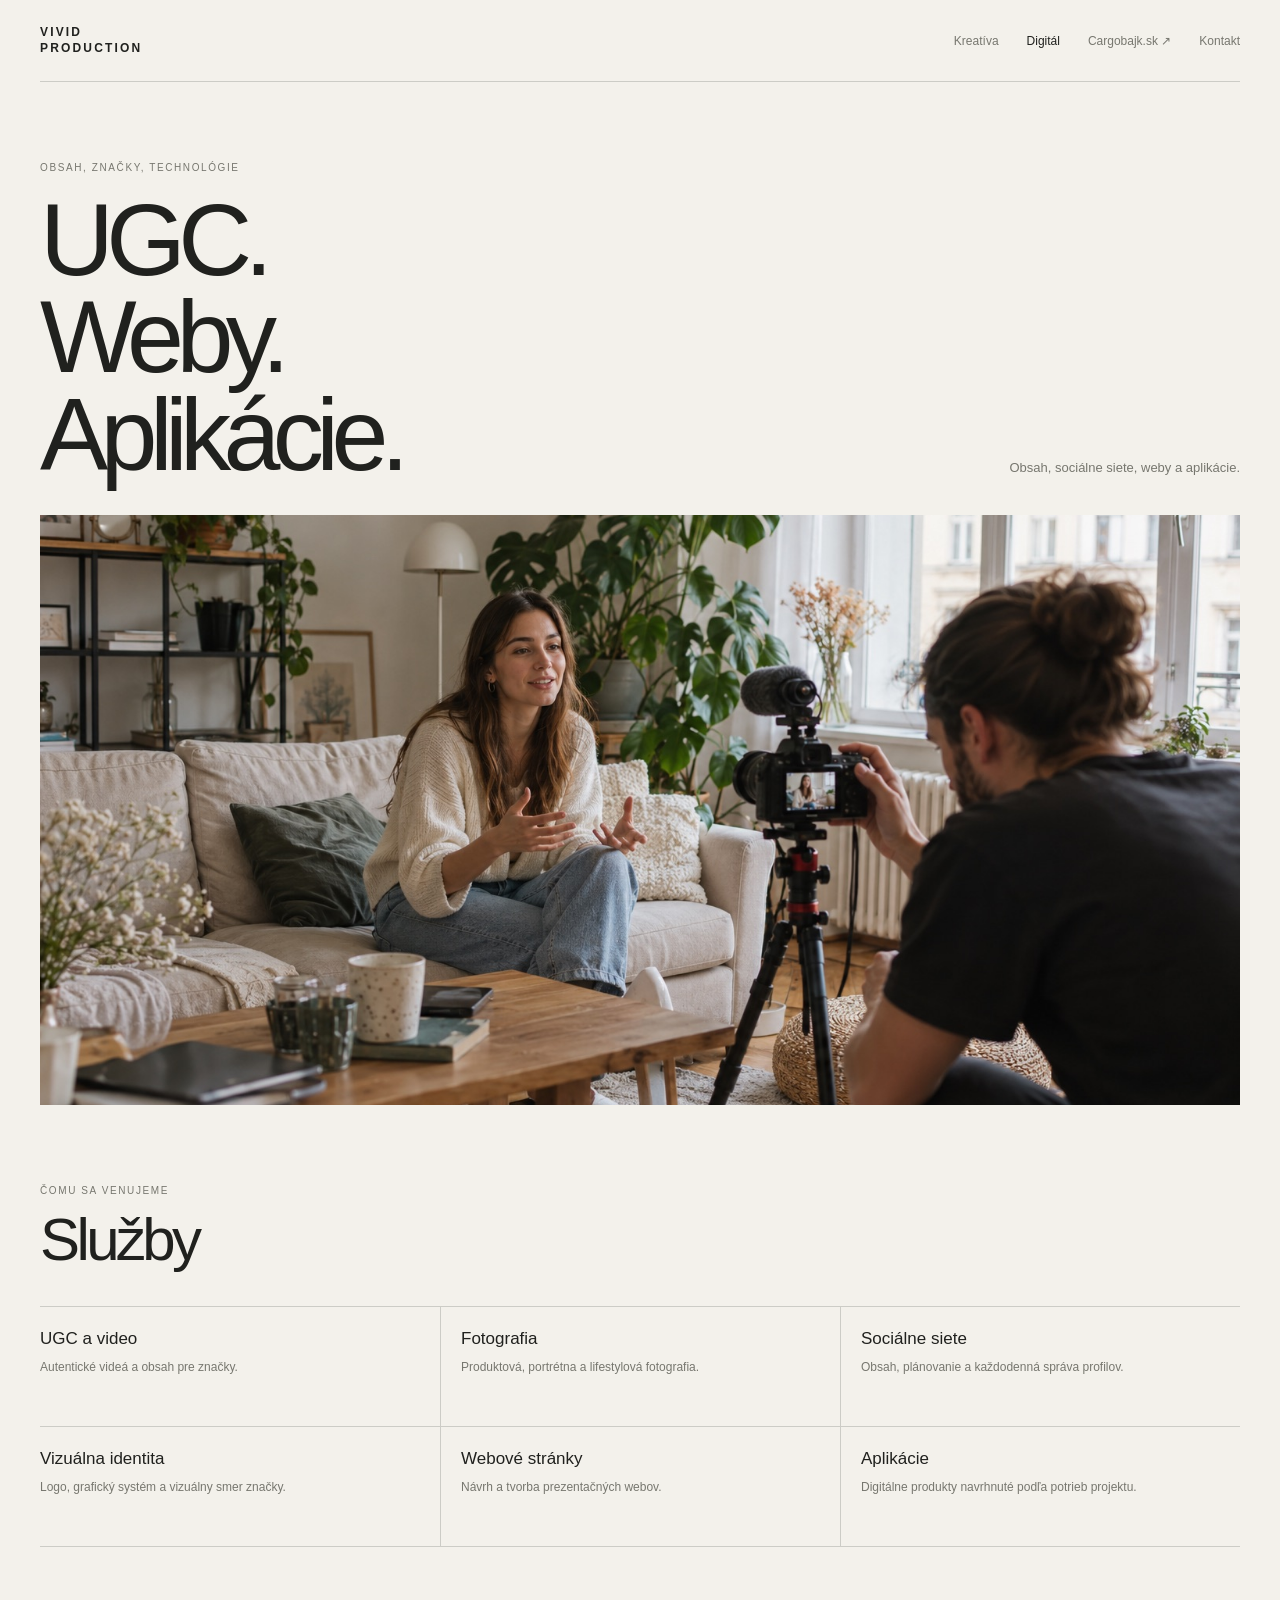
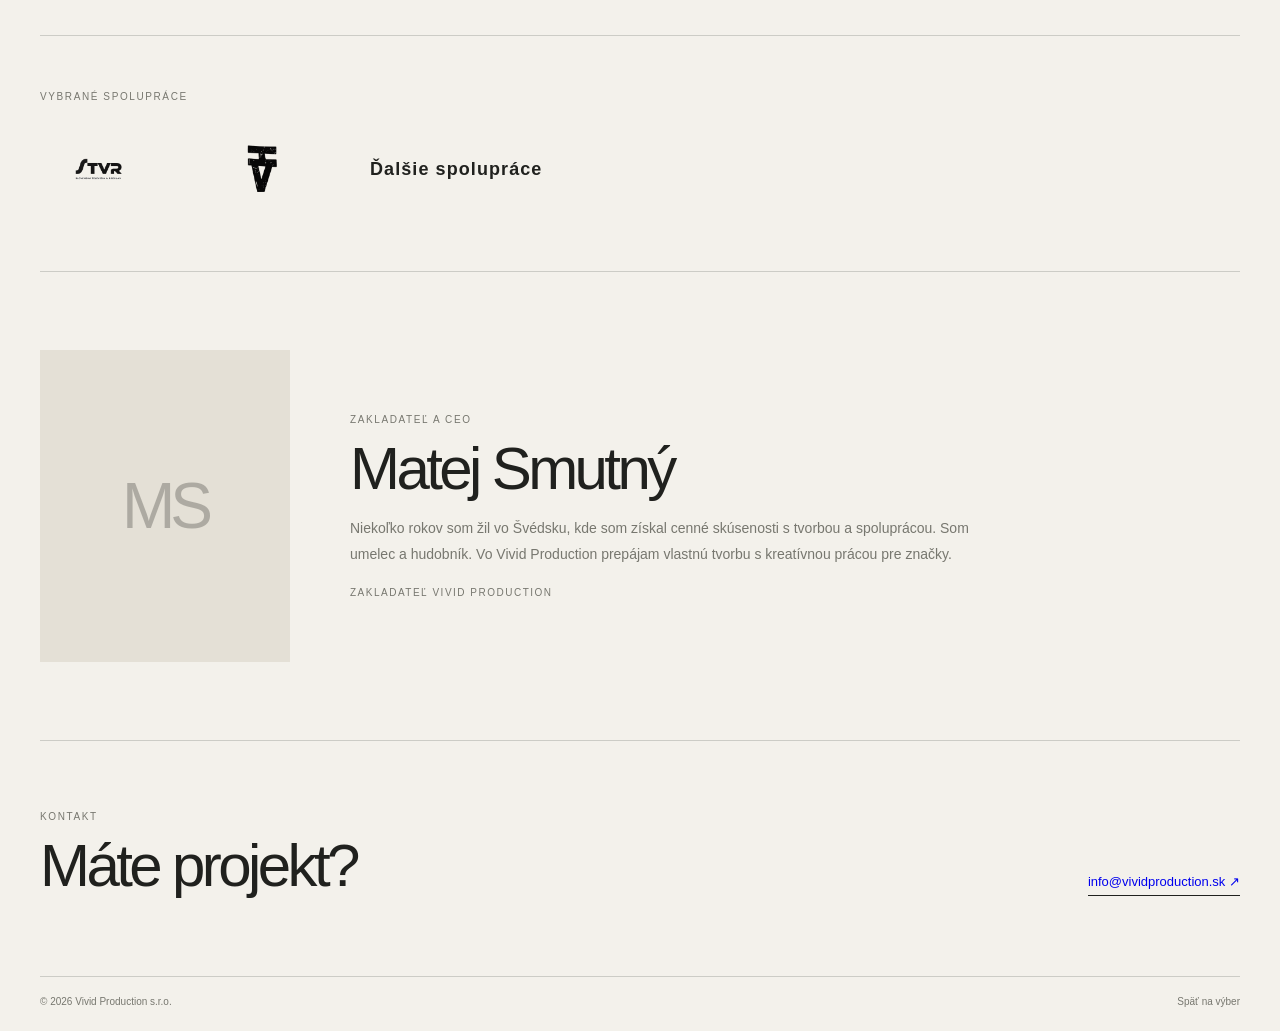
==== digital.html @ 77de28ff "Add Cargobajk to Vivid Production website" ====
<!doctype html>
<html lang="sk">
<head>
<meta charset="utf-8"><meta name="viewport" content="width=device-width, initial-scale=1"><meta name="description" content="UGC, obsah, sociálne siete, weby a aplikácie od Vivid Production.">
<title>Digitál | Vivid Production</title>
<style>
:root{--paper:#f3f1eb;--ink:#20211e;--muted:#77776f;--line:rgba(32,33,30,.18)}*{box-sizing:border-box}html{scroll-behavior:smooth}body{margin:0;background:var(--paper);color:var(--ink);font-family:Arial,Helvetica,sans-serif}.wrap{width:min(1320px,100% - 80px);margin:auto}header{height:82px;border-bottom:1px solid var(--line);display:flex;align-items:center;justify-content:space-between}.brand{font-size:12px;line-height:1.3;letter-spacing:.18em;font-weight:700;text-decoration:none;color:inherit}.nav{display:flex;gap:28px;align-items:center}.nav a{font-size:12px;text-decoration:none;color:var(--muted)}.nav a:hover,.nav .active{color:var(--ink)}.hero{padding:80px 0 32px;display:grid;grid-template-columns:1fr auto;align-items:end;gap:35px}.eyebrow{font-size:10px;letter-spacing:.16em;text-transform:uppercase;color:var(--muted)}h1{font-size:clamp(48px,8vw,104px);line-height:.95;font-weight:400;letter-spacing:-.075em;margin:18px 0 0}.hero p{max-width:270px;font-size:13px;line-height:1.7;color:var(--muted);margin:0 0 4px}.hero-image{width:100%;height:min(54vw,590px);min-height:310px;object-fit:cover;display:block}.services{padding:80px 0 88px;border-bottom:1px solid var(--line)}.services h2,.founder h2,.contact h2{font-size:clamp(33px,5vw,60px);line-height:1;letter-spacing:-.06em;font-weight:400;margin:14px 0 36px}.service-list{display:grid;grid-template-columns:repeat(3,1fr);border-top:1px solid var(--line)}.service{padding:22px 20px 20px 0;border-bottom:1px solid var(--line);min-height:120px}.service:nth-child(3n+2),.service:nth-child(3n+3){padding-left:20px;border-left:1px solid var(--line)}.service h3{font-size:17px;font-weight:500;margin:0 0 9px}.service p{font-size:12px;line-height:1.65;color:var(--muted);margin:0;max-width:300px}.references{padding:55px 0 63px;border-bottom:1px solid var(--line)}.reference-row{display:flex;align-items:center;gap:70px;margin-top:30px}.reference-row img{object-fit:contain;max-width:210px;max-height:76px}.reference-name{font-size:18px;letter-spacing:.06em;font-weight:600}.founder{padding:78px 0;display:grid;grid-template-columns:250px 1fr;gap:60px;align-items:center;border-bottom:1px solid var(--line)}.portrait{aspect-ratio:4/5;background:#e4e0d6;display:grid;place-items:center;color:rgba(32,33,30,.28);font-size:64px;letter-spacing:-.08em}.founder h2{margin-bottom:17px}.founder p{font-size:14px;line-height:1.8;color:var(--muted);max-width:620px;margin:0}.role{font-size:10px;letter-spacing:.15em;text-transform:uppercase;color:var(--muted);margin-top:20px}.contact{padding:70px 0 80px;display:flex;justify-content:space-between;align-items:end;gap:25px}.contact h2{margin-bottom:0}.contact a{font-size:13px;text-decoration:none;border-bottom:1px solid var(--ink);padding-bottom:6px}footer{border-top:1px solid var(--line);padding:19px 0 24px;display:flex;justify-content:space-between;font-size:10px;color:var(--muted)}@media(max-width:700px){.wrap{width:calc(100% - 40px)}header{height:70px}.nav{gap:12px;flex-wrap:wrap;justify-content:flex-end}.nav a{white-space:nowrap}.nav a{font-size:10px}.hero{padding:57px 0 23px;grid-template-columns:1fr;gap:18px}.hero p{max-width:400px}.hero-image{height:65vw;min-height:250px}.services{padding:62px 0}.service-list{grid-template-columns:1fr 1fr}.service:nth-child(3n+2),.service:nth-child(3n+3){padding-left:0;border-left:0}.service:nth-child(even){padding-left:15px;border-left:1px solid var(--line)}.service{padding:18px 12px 18px 0;min-height:110px}.service h3{font-size:15px}.references{padding:45px 0}.reference-row{gap:28px;flex-wrap:wrap}.reference-row img{max-width:145px;max-height:56px}.founder{grid-template-columns:110px 1fr;gap:22px;padding:58px 0}.portrait{font-size:38px}.founder h2{font-size:37px}.founder p{font-size:12px}.contact{align-items:start;flex-direction:column;padding:58px 0}.contact h2{font-size:48px}footer{gap:10px;flex-direction:column}}
</style>
</head>
<body><div class="wrap">
<header><a class="brand" href="index.html">VIVID<br>PRODUCTION</a><nav class="nav"><a href="kreativa.html">Kreatíva</a><a class="active" href="digital.html">Digitál</a><a href="https://cargobajk.sk">Cargobajk.sk ↗</a><a href="#kontakt">Kontakt</a></nav></header>
<main><section class="hero"><div><div class="eyebrow">Obsah, značky, technológie</div><h1>UGC.<br>Weby.<br>Aplikácie.</h1></div><p>Obsah, sociálne siete, weby a aplikácie.</p></section>
<img class="hero-image" src="vivid-ugc.jpg" alt="Tvorba krátkeho videa v prirodzenom domácom prostredí">
<section class="services"><div class="eyebrow">Čomu sa venujeme</div><h2>Služby</h2><div class="service-list">
<article class="service"><h3>UGC a video</h3><p>Autentické videá a obsah pre značky.</p></article>
<article class="service"><h3>Fotografia</h3><p>Produktová, portrétna a lifestylová fotografia.</p></article>
<article class="service"><h3>Sociálne siete</h3><p>Obsah, plánovanie a každodenná správa profilov.</p></article>
<article class="service"><h3>Vizuálna identita</h3><p>Logo, grafický systém a vizuálny smer značky.</p></article>
<article class="service"><h3>Webové stránky</h3><p>Návrh a tvorba prezentačných webov.</p></article>
<article class="service"><h3>Aplikácie</h3><p>Digitálne produkty navrhnuté podľa potrieb projektu.</p></article>
</div></section>
<section class="references"><div class="eyebrow">Vybrané spolupráce</div><div class="reference-row"><img src="stvr.png" alt="STVR"><img src="vividhues.png" alt="Vivid Hues"><span class="reference-name">Ďalšie spolupráce</span></div></section>
<section class="founder"><div class="portrait" aria-label="Miesto pre portrét Mateja Smutného">MS</div><div><div class="eyebrow">Zakladateľ a CEO</div><h2>Matej Smutný</h2><p>Niekoľko rokov som žil vo Švédsku, kde som získal cenné skúsenosti s tvorbou a spoluprácou. Som umelec a hudobník. Vo Vivid Production prepájam vlastnú tvorbu s kreatívnou prácou pre značky.</p><div class="role">Zakladateľ Vivid Production</div></div></section>
<section class="contact" id="kontakt"><div><div class="eyebrow">Kontakt</div><h2>Máte projekt?</h2></div><a href="mailto:info@vividproduction.sk">info@vividproduction.sk ↗</a></section></main>
<footer><span>© 2026 Vivid Production s.r.o.</span><a href="index.html" style="color:inherit;text-decoration:none">Späť na výber</a></footer>
</div></body></html>
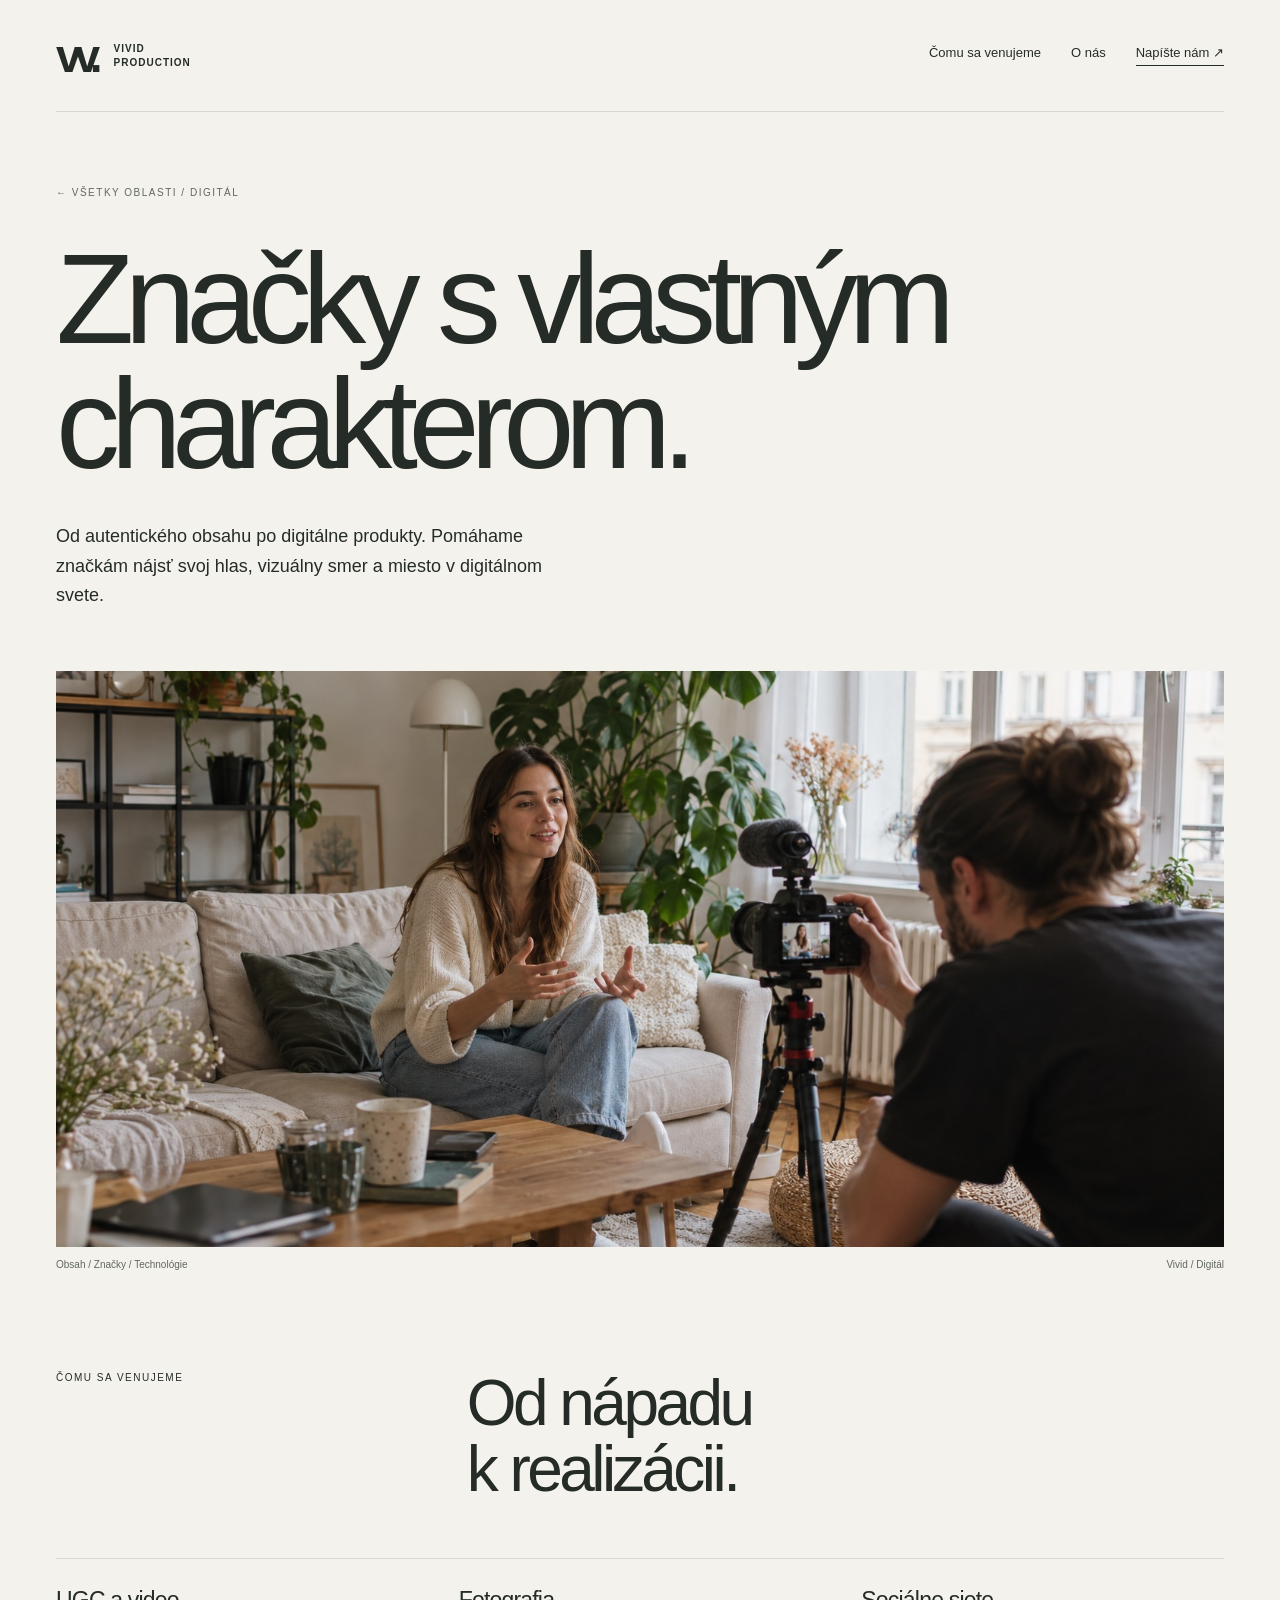
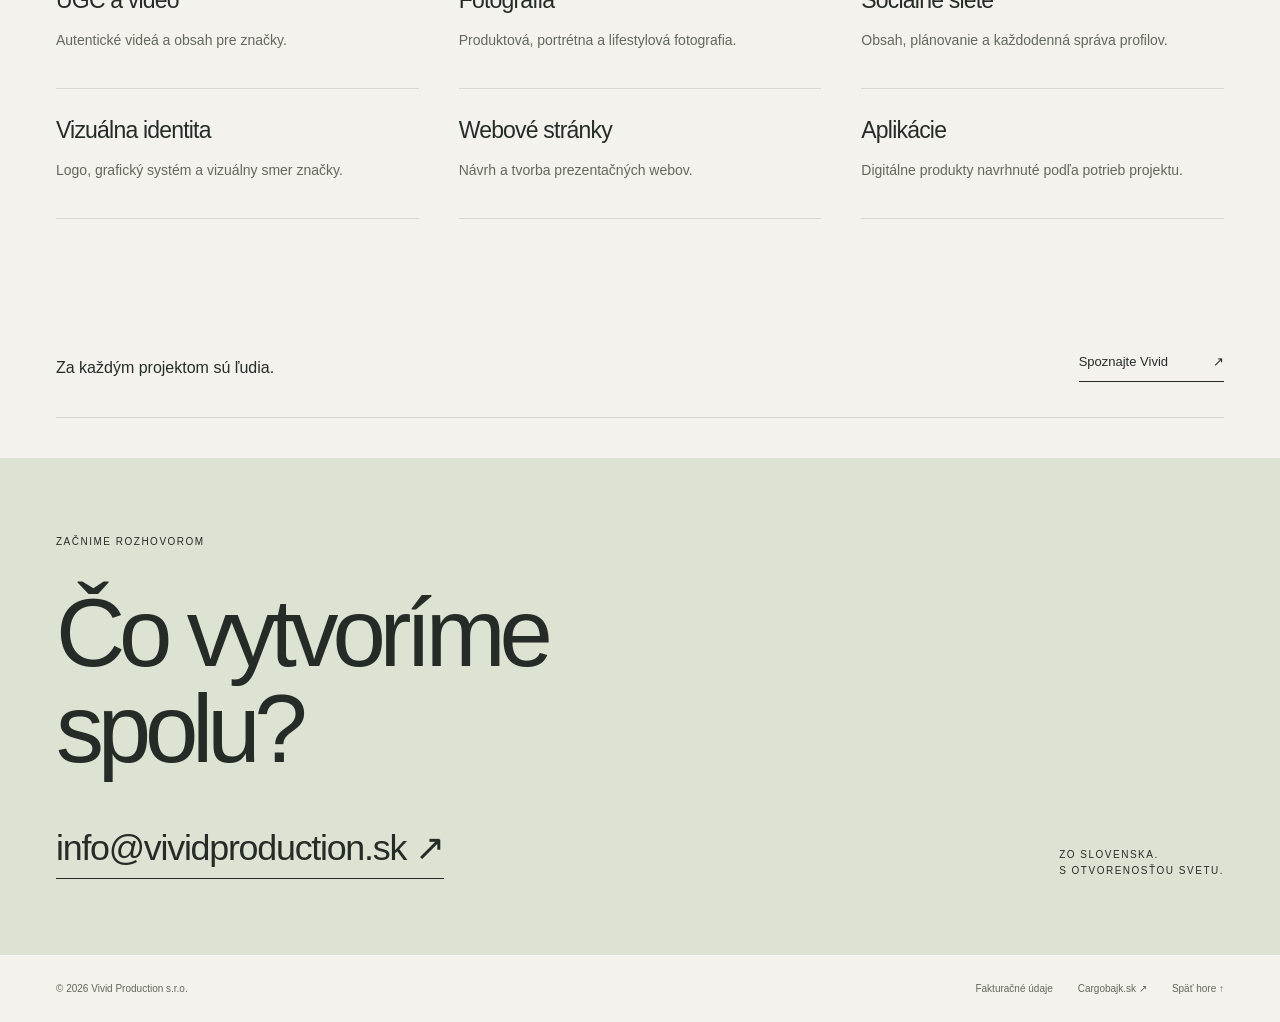
==== commit bd3a355b: "Redesign Vivid with Scandinavian visual identity and founder portrait" ====
--- a/digital.html
+++ b/digital.html
@@ -1,26 +1,2 @@
 <!doctype html>
-<html lang="sk">
-<head>
-<meta charset="utf-8"><meta name="viewport" content="width=device-width, initial-scale=1"><meta name="description" content="UGC, obsah, sociálne siete, weby a aplikácie od Vivid Production.">
-<title>Digitál | Vivid Production</title>
-<style>
-:root{--paper:#f3f1eb;--ink:#20211e;--muted:#77776f;--line:rgba(32,33,30,.18)}*{box-sizing:border-box}html{scroll-behavior:smooth}body{margin:0;background:var(--paper);color:var(--ink);font-family:Arial,Helvetica,sans-serif}.wrap{width:min(1320px,100% - 80px);margin:auto}header{height:82px;border-bottom:1px solid var(--line);display:flex;align-items:center;justify-content:space-between}.brand{font-size:12px;line-height:1.3;letter-spacing:.18em;font-weight:700;text-decoration:none;color:inherit}.nav{display:flex;gap:28px;align-items:center}.nav a{font-size:12px;text-decoration:none;color:var(--muted)}.nav a:hover,.nav .active{color:var(--ink)}.hero{padding:80px 0 32px;display:grid;grid-template-columns:1fr auto;align-items:end;gap:35px}.eyebrow{font-size:10px;letter-spacing:.16em;text-transform:uppercase;color:var(--muted)}h1{font-size:clamp(48px,8vw,104px);line-height:.95;font-weight:400;letter-spacing:-.075em;margin:18px 0 0}.hero p{max-width:270px;font-size:13px;line-height:1.7;color:var(--muted);margin:0 0 4px}.hero-image{width:100%;height:min(54vw,590px);min-height:310px;object-fit:cover;display:block}.services{padding:80px 0 88px;border-bottom:1px solid var(--line)}.services h2,.founder h2,.contact h2{font-size:clamp(33px,5vw,60px);line-height:1;letter-spacing:-.06em;font-weight:400;margin:14px 0 36px}.service-list{display:grid;grid-template-columns:repeat(3,1fr);border-top:1px solid var(--line)}.service{padding:22px 20px 20px 0;border-bottom:1px solid var(--line);min-height:120px}.service:nth-child(3n+2),.service:nth-child(3n+3){padding-left:20px;border-left:1px solid var(--line)}.service h3{font-size:17px;font-weight:500;margin:0 0 9px}.service p{font-size:12px;line-height:1.65;color:var(--muted);margin:0;max-width:300px}.references{padding:55px 0 63px;border-bottom:1px solid var(--line)}.reference-row{display:flex;align-items:center;gap:70px;margin-top:30px}.reference-row img{object-fit:contain;max-width:210px;max-height:76px}.reference-name{font-size:18px;letter-spacing:.06em;font-weight:600}.founder{padding:78px 0;display:grid;grid-template-columns:250px 1fr;gap:60px;align-items:center;border-bottom:1px solid var(--line)}.portrait{aspect-ratio:4/5;background:#e4e0d6;display:grid;place-items:center;color:rgba(32,33,30,.28);font-size:64px;letter-spacing:-.08em}.founder h2{margin-bottom:17px}.founder p{font-size:14px;line-height:1.8;color:var(--muted);max-width:620px;margin:0}.role{font-size:10px;letter-spacing:.15em;text-transform:uppercase;color:var(--muted);margin-top:20px}.contact{padding:70px 0 80px;display:flex;justify-content:space-between;align-items:end;gap:25px}.contact h2{margin-bottom:0}.contact a{font-size:13px;text-decoration:none;border-bottom:1px solid var(--ink);padding-bottom:6px}footer{border-top:1px solid var(--line);padding:19px 0 24px;display:flex;justify-content:space-between;font-size:10px;color:var(--muted)}@media(max-width:700px){.wrap{width:calc(100% - 40px)}header{height:70px}.nav{gap:12px;flex-wrap:wrap;justify-content:flex-end}.nav a{white-space:nowrap}.nav a{font-size:10px}.hero{padding:57px 0 23px;grid-template-columns:1fr;gap:18px}.hero p{max-width:400px}.hero-image{height:65vw;min-height:250px}.services{padding:62px 0}.service-list{grid-template-columns:1fr 1fr}.service:nth-child(3n+2),.service:nth-child(3n+3){padding-left:0;border-left:0}.service:nth-child(even){padding-left:15px;border-left:1px solid var(--line)}.service{padding:18px 12px 18px 0;min-height:110px}.service h3{font-size:15px}.references{padding:45px 0}.reference-row{gap:28px;flex-wrap:wrap}.reference-row img{max-width:145px;max-height:56px}.founder{grid-template-columns:110px 1fr;gap:22px;padding:58px 0}.portrait{font-size:38px}.founder h2{font-size:37px}.founder p{font-size:12px}.contact{align-items:start;flex-direction:column;padding:58px 0}.contact h2{font-size:48px}footer{gap:10px;flex-direction:column}}
-</style>
-</head>
-<body><div class="wrap">
-<header><a class="brand" href="index.html">VIVID<br>PRODUCTION</a><nav class="nav"><a href="kreativa.html">Kreatíva</a><a class="active" href="digital.html">Digitál</a><a href="https://cargobajk.sk">Cargobajk.sk ↗</a><a href="#kontakt">Kontakt</a></nav></header>
-<main><section class="hero"><div><div class="eyebrow">Obsah, značky, technológie</div><h1>UGC.<br>Weby.<br>Aplikácie.</h1></div><p>Obsah, sociálne siete, weby a aplikácie.</p></section>
-<img class="hero-image" src="vivid-ugc.jpg" alt="Tvorba krátkeho videa v prirodzenom domácom prostredí">
-<section class="services"><div class="eyebrow">Čomu sa venujeme</div><h2>Služby</h2><div class="service-list">
-<article class="service"><h3>UGC a video</h3><p>Autentické videá a obsah pre značky.</p></article>
-<article class="service"><h3>Fotografia</h3><p>Produktová, portrétna a lifestylová fotografia.</p></article>
-<article class="service"><h3>Sociálne siete</h3><p>Obsah, plánovanie a každodenná správa profilov.</p></article>
-<article class="service"><h3>Vizuálna identita</h3><p>Logo, grafický systém a vizuálny smer značky.</p></article>
-<article class="service"><h3>Webové stránky</h3><p>Návrh a tvorba prezentačných webov.</p></article>
-<article class="service"><h3>Aplikácie</h3><p>Digitálne produkty navrhnuté podľa potrieb projektu.</p></article>
-</div></section>
-<section class="references"><div class="eyebrow">Vybrané spolupráce</div><div class="reference-row"><img src="stvr.png" alt="STVR"><img src="vividhues.png" alt="Vivid Hues"><span class="reference-name">Ďalšie spolupráce</span></div></section>
-<section class="founder"><div class="portrait" aria-label="Miesto pre portrét Mateja Smutného">MS</div><div><div class="eyebrow">Zakladateľ a CEO</div><h2>Matej Smutný</h2><p>Niekoľko rokov som žil vo Švédsku, kde som získal cenné skúsenosti s tvorbou a spoluprácou. Som umelec a hudobník. Vo Vivid Production prepájam vlastnú tvorbu s kreatívnou prácou pre značky.</p><div class="role">Zakladateľ Vivid Production</div></div></section>
-<section class="contact" id="kontakt"><div><div class="eyebrow">Kontakt</div><h2>Máte projekt?</h2></div><a href="mailto:info@vividproduction.sk">info@vividproduction.sk ↗</a></section></main>
-<footer><span>© 2026 Vivid Production s.r.o.</span><a href="index.html" style="color:inherit;text-decoration:none">Späť na výber</a></footer>
-</div></body></html>
+<html lang="sk"><head><meta charset="utf-8"><meta name="viewport" content="width=device-width, initial-scale=1"><meta name="theme-color" content="#f4f2ec"><meta name="description" content="Od autentického obsahu po digitálne produkty. Pomáhame značkám nájsť svoj hlas, vizuálny smer a miesto v digitálnom svete."><title>Digitál | Vivid Production</title><link rel="icon" href="assets/favicon.svg" type="image/svg+xml"><link rel="stylesheet" href="vivid.css"></head><body id="top"><a class="skip" href="#main">Prejsť na obsah</a><div class="wrap"><header class="header"><a class="brand" href="index.html" aria-label="Vivid Production — domov"><span class="brand-mark" aria-hidden="true">vv.</span><span class="brand-name">VIVID<br>PRODUCTION</span></a><nav class="nav" aria-label="Hlavná navigácia"><a href="index.html#oblasti">Čomu sa venujeme</a><a href="index.html#o-nas">O nás</a><a class="contact-link" href="#kontakt">Napíšte nám ↗</a></nav></header></div><main id="main"><div class="wrap"><section class="detail-hero"><a class="eyebrow muted" href="index.html#oblasti">← Všetky oblasti / Digitál</a><h1>Značky s vlastným<br>charakterom.</h1><p>Od autentického obsahu po digitálne produkty. Pomáhame značkám nájsť svoj hlas, vizuálny smer a miesto v digitálnom svete.</p></section><figure><img class="wide-image" src="vivid-ugc.jpg" alt="Tvorba krátkeho videa v prirodzenom domácom prostredí" width="1536" height="1024"><figcaption class="image-caption"><span>Obsah / Značky / Technológie</span><span>Vivid / Digitál</span></figcaption></figure><section class="section"><div class="section-head"><span class="eyebrow">Čomu sa venujeme</span><h2>Od nápadu<br>k realizácii.</h2></div><div class="services-grid"><article class="service"><h3>UGC a video</h3><p>Autentické videá a obsah pre značky.</p></article><article class="service"><h3>Fotografia</h3><p>Produktová, portrétna a lifestylová fotografia.</p></article><article class="service"><h3>Sociálne siete</h3><p>Obsah, plánovanie a každodenná správa profilov.</p></article><article class="service"><h3>Vizuálna identita</h3><p>Logo, grafický systém a vizuálny smer značky.</p></article><article class="service"><h3>Webové stránky</h3><p>Návrh a tvorba prezentačných webov.</p></article><article class="service"><h3>Aplikácie</h3><p>Digitálne produkty navrhnuté podľa potrieb projektu.</p></article></div></section><div class="about-link"><p>Za každým projektom sú ľudia.</p><a class="text-link" href="index.html#o-nas">Spoznajte Vivid <span aria-hidden="true">↗</span></a></div></div><section class="contact" id="kontakt"><div class="wrap"><div class="eyebrow">Začnime rozhovorom</div><h2>Čo vytvoríme<br>spolu?</h2><div class="contact-bottom"><a class="contact-email" href="mailto:info@vividproduction.sk">info@vividproduction.sk ↗</a><span class="eyebrow">Zo Slovenska.<br>S otvorenosťou svetu.</span></div></div></section></main><div class="wrap"><footer class="footer"><span>© 2026 Vivid Production s.r.o.</span><div class="footer-links"><a href="fakturacne-udaje.html">Fakturačné údaje</a><a href="https://cargobajk.sk">Cargobajk.sk ↗</a><a href="#top">Späť hore ↑</a></div></footer></div></body></html>
--- a/vivid.css
+++ b/vivid.css
@@ -0,0 +1,2 @@
+@charset "UTF-8";
+:root{--paper:#f4f2ec;--ink:#252c27;--muted:#62685e;--line:#d6d9ce;--sage:#dce3d3;--accent:#b9472d}*{box-sizing:border-box}html{scroll-behavior:smooth;scroll-padding-top:30px}body{margin:0;background:var(--paper);color:var(--ink);font-family:Arial,Helvetica,sans-serif;-webkit-font-smoothing:antialiased}a{color:inherit;text-decoration:none}a:focus-visible,summary:focus-visible{outline:2px solid var(--accent);outline-offset:6px}::selection{background:var(--sage)}img{display:block;width:100%;object-fit:cover}p{line-height:1.65}h1,h2,h3,p,figure{margin:0}h1,h2,h3{font-weight:400}.wrap{width:calc(100% - 112px);max-width:1480px;margin:auto}.header{display:flex;justify-content:space-between;align-items:center;min-height:112px;border-bottom:1px solid var(--line);gap:24px}.brand{display:flex;align-items:center;gap:12px}.brand-mark{font-size:46px;font-weight:700;letter-spacing:-7px;line-height:1;padding-right:6px}.brand-name{font-size:10px;line-height:1.35;font-weight:600;letter-spacing:.1em}.nav{display:flex;gap:30px;font-size:13px}.nav a:hover,.text-link:hover{color:var(--accent)}.nav .contact-link{border-bottom:1px solid;padding-bottom:5px}.eyebrow{font-size:10px;letter-spacing:.15em;text-transform:uppercase;line-height:1.6}.muted{color:var(--muted)}.hero{padding:57px 0 60px}.hero-top{display:flex;justify-content:space-between;gap:20px}.status{display:flex;align-items:center;gap:9px}.dot{height:6px;width:6px;background:var(--accent);border-radius:50%}.hero h1{font-size:clamp(70px,9.7vw,155px);line-height:.98;letter-spacing:-.075em;margin:54px 0 43px;max-width:1250px}.hero h1 em{font-family:Georgia,serif;font-weight:400;letter-spacing:-.07em}.hero-bottom{display:grid;grid-template-columns:1fr 1fr;align-items:end;gap:35px}.hero-bottom p{max-width:430px;font-size:16px}.text-link{display:inline-flex;align-items:center;justify-content:space-between;gap:45px;border-bottom:1px solid var(--ink);padding:0 0 12px;font-size:13px;width:fit-content}.hero-bottom .text-link{justify-self:end}.arrow{font-size:22px}.manifesto{background:var(--sage);padding:52px 0}.manifesto-inner{display:grid;grid-template-columns:1fr 2fr;gap:32px}.manifesto p{font-size:clamp(23px,3.3vw,44px);line-height:1.25;letter-spacing:-.035em;max-width:900px}.section{padding:100px 0}.section-head{display:grid;grid-template-columns:1fr 2fr;gap:32px;margin-bottom:55px}.section h2{font-size:clamp(38px,5vw,72px);line-height:1.04;letter-spacing:-.055em}.fields{border-top:1px solid var(--line)}.field{display:grid;grid-template-columns:75px 1fr 1fr 40px;gap:24px;border-bottom:1px solid var(--line);padding:35px 0;align-items:start;transition:color .2s}.field:hover{color:var(--accent)}.field .number{font-size:11px;padding-top:10px}.field h3{font-size:clamp(30px,3vw,45px);letter-spacing:-.055em}.field p{font-size:14px;max-width:340px;color:var(--muted)}.field .arrow{justify-self:end}.wide-image{height:clamp(280px,45vw,650px)}.image-caption{display:flex;justify-content:space-between;padding-top:12px;font-size:10px;color:var(--muted)}.founder{display:grid;grid-template-columns:1fr 1fr;gap:10%;align-items:center}.founder figure{max-width:540px}.founder img{aspect-ratio:4/5;object-fit:cover;object-position:center bottom}.founder figcaption{font-size:10px;color:var(--muted);margin-top:12px}.founder h2{margin:24px 0}.founder .intro{font-size:21px;line-height:1.45;letter-spacing:-.025em;margin:30px 0 20px}.founder .bio{font-size:14px;max-width:420px;color:var(--muted)}.founder .signature{margin-top:35px;font-size:11px}.partners{padding:35px 0;border-top:1px solid var(--line);border-bottom:1px solid var(--line);display:flex;justify-content:space-between;align-items:center;gap:30px}.partner-logos{display:flex;gap:55px;align-items:center}.partner-logos img{width:110px;height:40px;object-fit:contain;filter:grayscale(1)}.contact{background:var(--sage);padding:76px 0;margin-top:40px}.contact h2{font-size:clamp(45px,7.5vw,112px);line-height:1;letter-spacing:-.065em;margin:35px 0 50px}.contact-bottom{display:flex;justify-content:space-between;align-items:end;gap:30px}.contact-email{font-size:clamp(18px,2.8vw,36px);letter-spacing:-.035em;border-bottom:1px solid;padding-bottom:9px}.footer{display:flex;justify-content:space-between;gap:24px;font-size:10px;padding:28px 0;color:var(--muted)}.footer-links{display:flex;gap:25px}.skip{position:absolute;top:-100px;left:20px;background:var(--paper);padding:15px;z-index:10}.skip:focus{top:10px}.detail-hero{padding:70px 0 60px}.detail-hero h1{font-size:clamp(64px,10vw,140px);line-height:.98;letter-spacing:-.075em;margin:35px 0}.detail-hero p{max-width:520px;font-size:18px}.services-grid{display:grid;grid-template-columns:repeat(3,1fr);gap:0 40px;border-top:1px solid var(--line)}.service{padding:28px 0 36px;border-bottom:1px solid var(--line)}.service h3{font-size:23px;letter-spacing:-.035em;margin-bottom:15px}.service p{font-size:14px;color:var(--muted)}.about-link{padding:35px 0;border-bottom:1px solid var(--line);display:flex;justify-content:space-between;gap:20px;align-items:center}.billing{padding:90px 0;min-height:65vh}.billing h1{font-size:clamp(40px,6vw,80px);letter-spacing:-.06em;margin-bottom:50px}.billing-grid{display:grid;grid-template-columns:1fr 1fr;gap:30px}.billing p{font-size:17px}.billing h2{font-size:13px;margin-bottom:18px;color:var(--muted)}@media(min-width:1600px){.hero{padding-top:75px;padding-bottom:80px}}@media(max-width:900px){.wrap{width:calc(100% - 56px)}.header{min-height:95px}.nav{gap:18px}.field{grid-template-columns:35px 1fr 1fr 24px;gap:15px}.founder{gap:7%}.section{padding:75px 0}.hero h1{margin:50px 0 35px}.services-grid{grid-template-columns:repeat(2,1fr)}}@media(max-width:600px){.wrap{width:calc(100% - 40px)}.header{align-items:center;min-height:108px;gap:14px}.brand-mark{font-size:38px}.brand-name{font-size:8px}.nav{gap:11px 17px;flex-wrap:wrap;justify-content:flex-end;max-width:210px;font-size:11px}.hero{padding:33px 0 40px}.hero-top .eyebrow{font-size:8px}.hero h1{font-size:clamp(58px,12.8vw,78px);margin:45px 0 30px}.hero-bottom{grid-template-columns:1fr;gap:28px}.hero-bottom p{font-size:14px;max-width:310px}.hero-bottom .text-link{justify-self:start}.manifesto{padding:34px 0}.manifesto-inner,.section-head{grid-template-columns:1fr;gap:24px}.manifesto p{font-size:27px}.section{padding:60px 0}.section-head{margin-bottom:34px}.field{grid-template-columns:24px 1fr 24px;padding:26px 0;gap:12px}.field h3{font-size:32px}.field p{grid-column:2;grid-row:2;font-size:13px}.field .arrow{grid-column:3;grid-row:1}.founder{grid-template-columns:1fr;gap:35px}.founder figure{max-width:none}.founder img{max-height:650px;object-position:center 60%}.founder h2{font-size:50px}.founder .intro{margin:22px 0 15px}.partners{align-items:start;flex-direction:column;gap:25px}.partner-logos{gap:35px}.partner-logos img{width:95px;height:35px}.contact{padding:48px 0;margin-top:10px}.contact h2{margin:26px 0 35px;font-size:53px}.contact-bottom{align-items:start;flex-direction:column}.contact-email{font-size:23px}.footer{flex-direction:column;gap:15px}.services-grid{grid-template-columns:1fr}.detail-hero{padding:45px 0}.detail-hero h1{font-size:64px}.detail-hero p{font-size:16px}.about-link{align-items:start;flex-direction:column}.billing-grid{grid-template-columns:1fr}.image-caption{gap:20px}.wide-image{height:300px}}@media(prefers-reduced-motion:reduce){html{scroll-behavior:auto}*{transition:none!important}}
